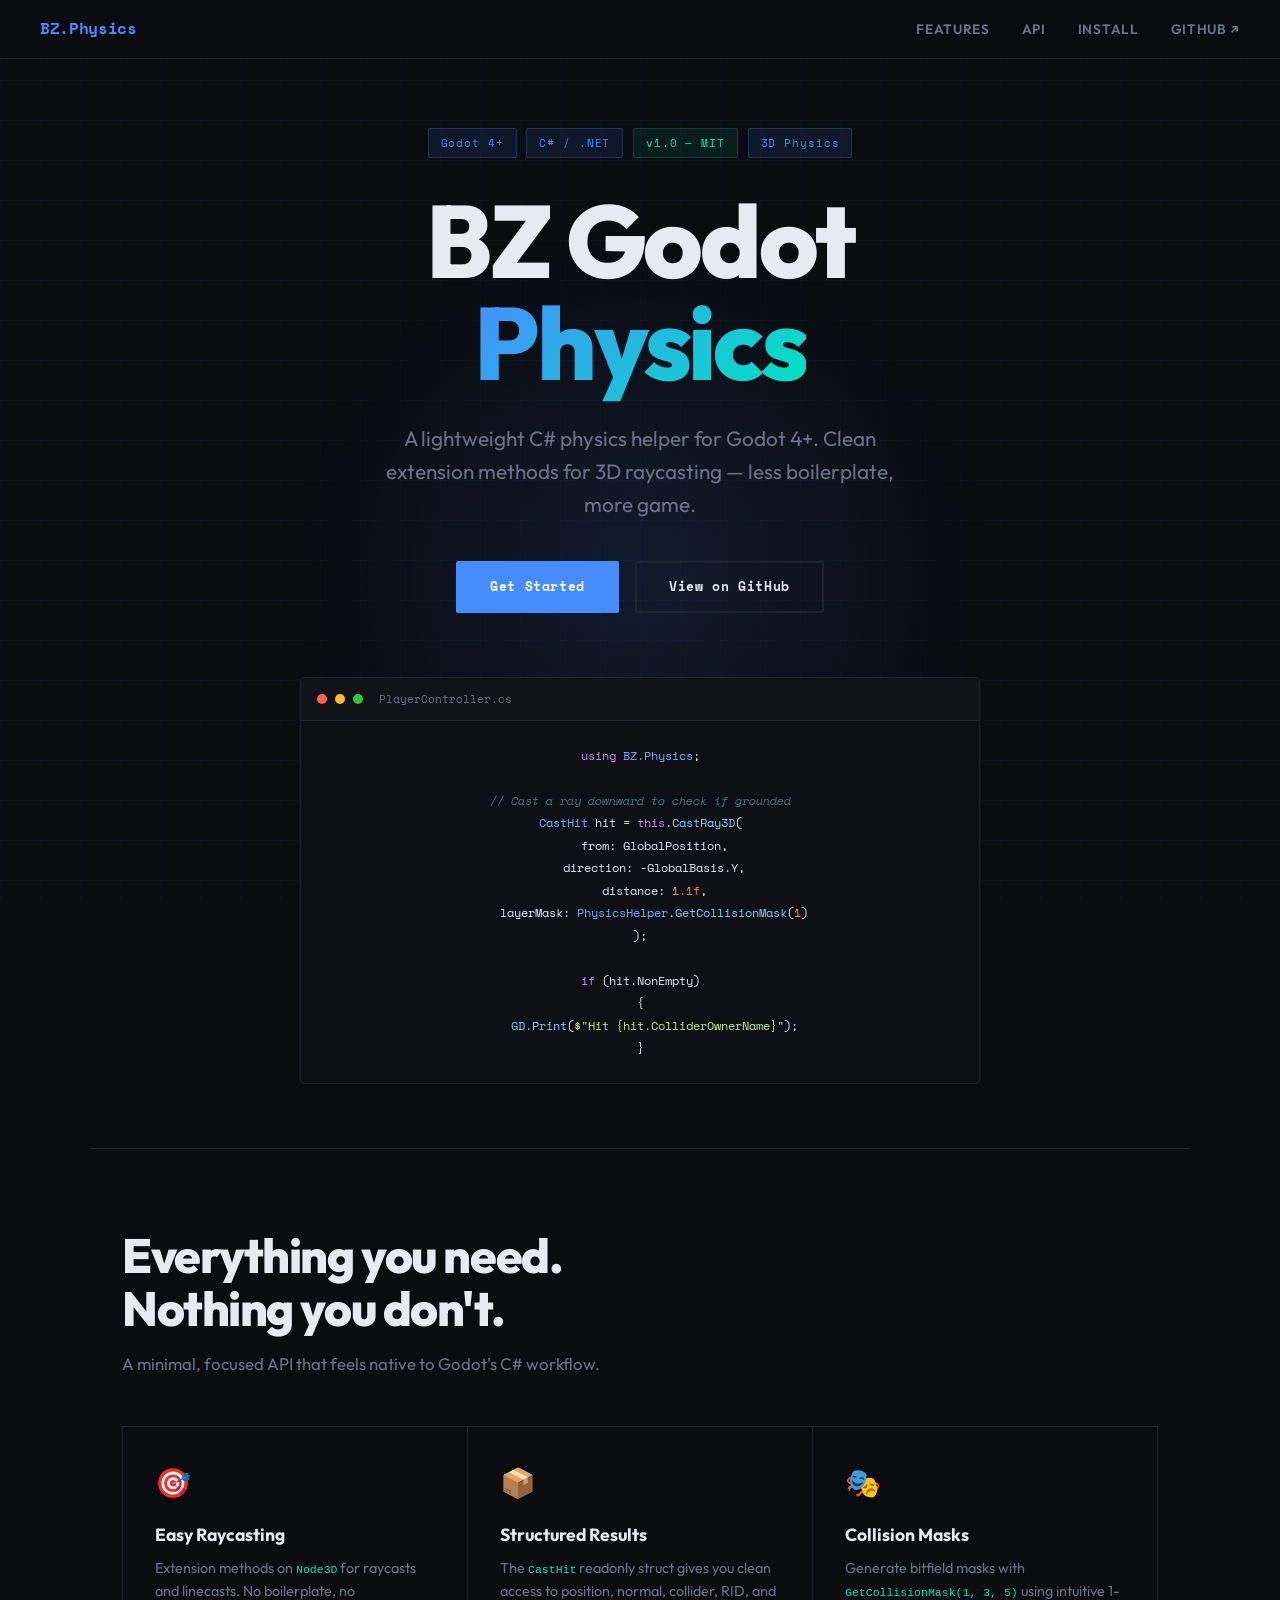
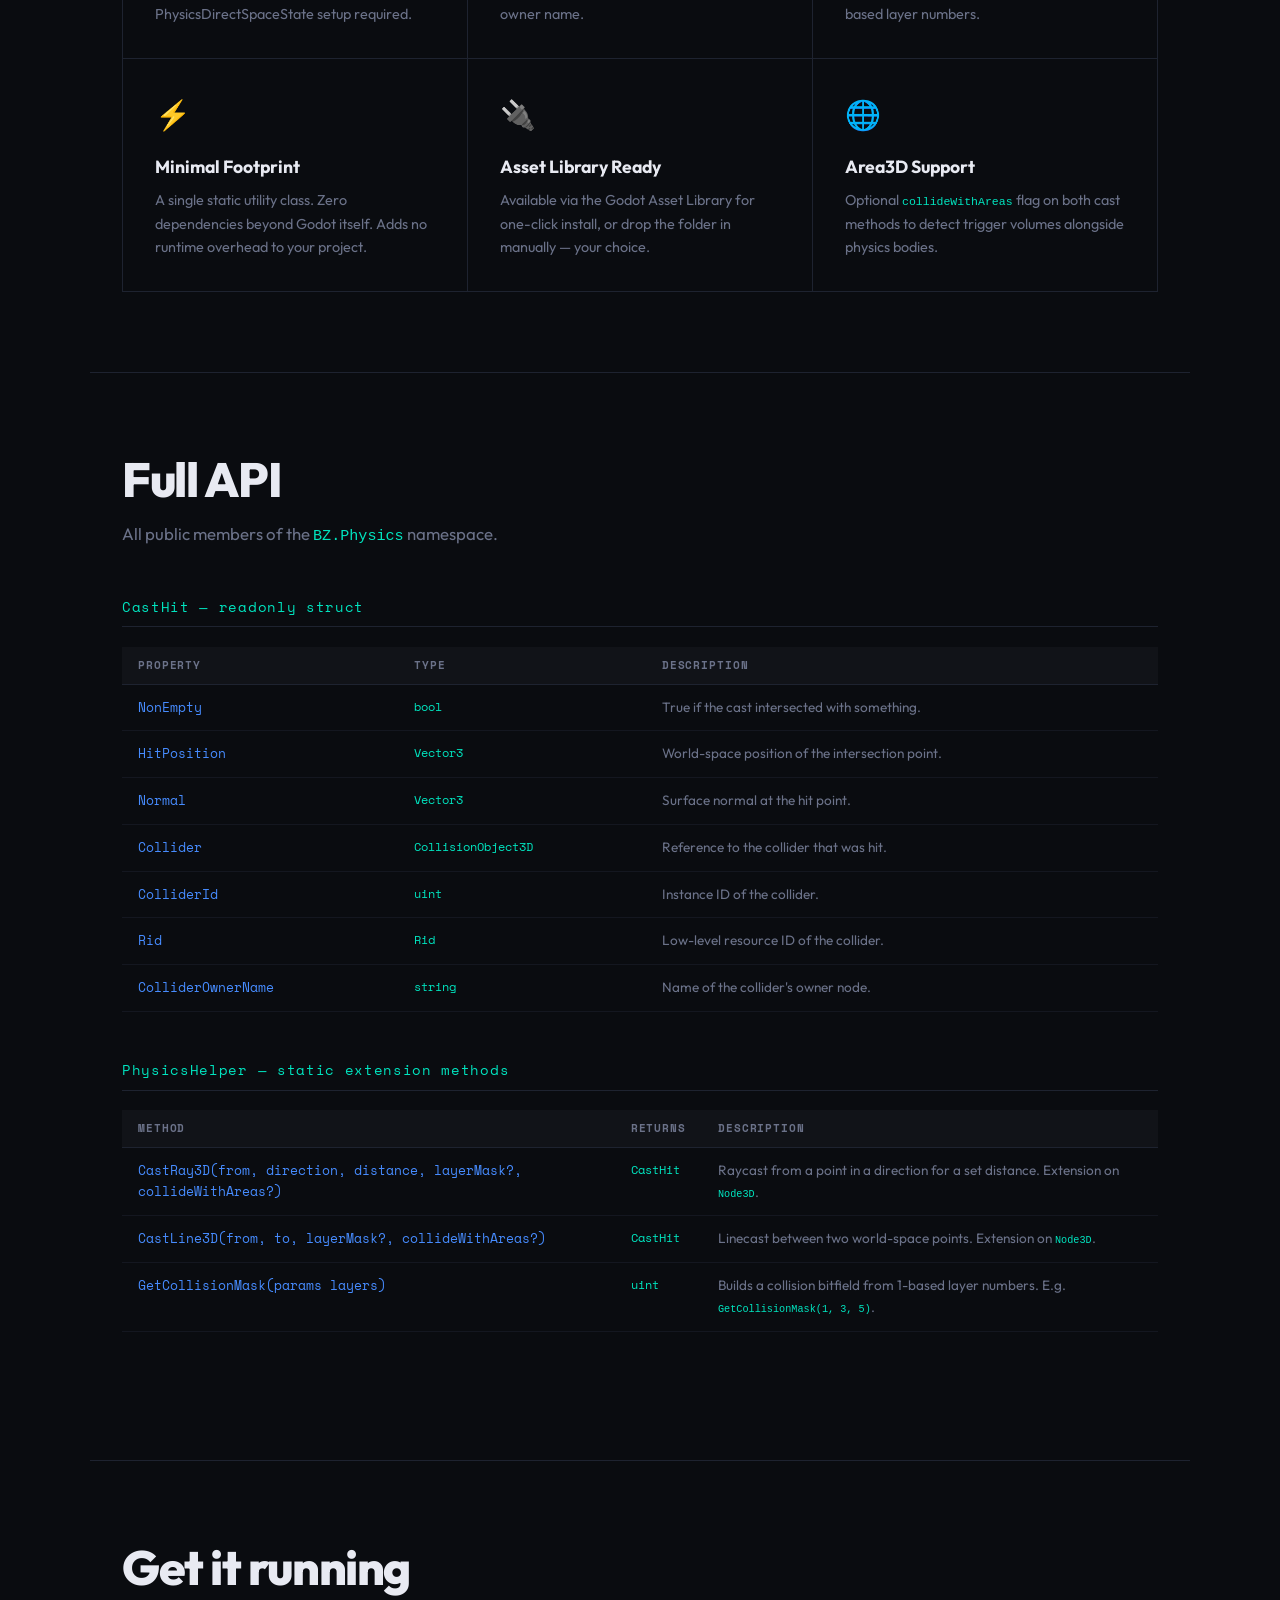
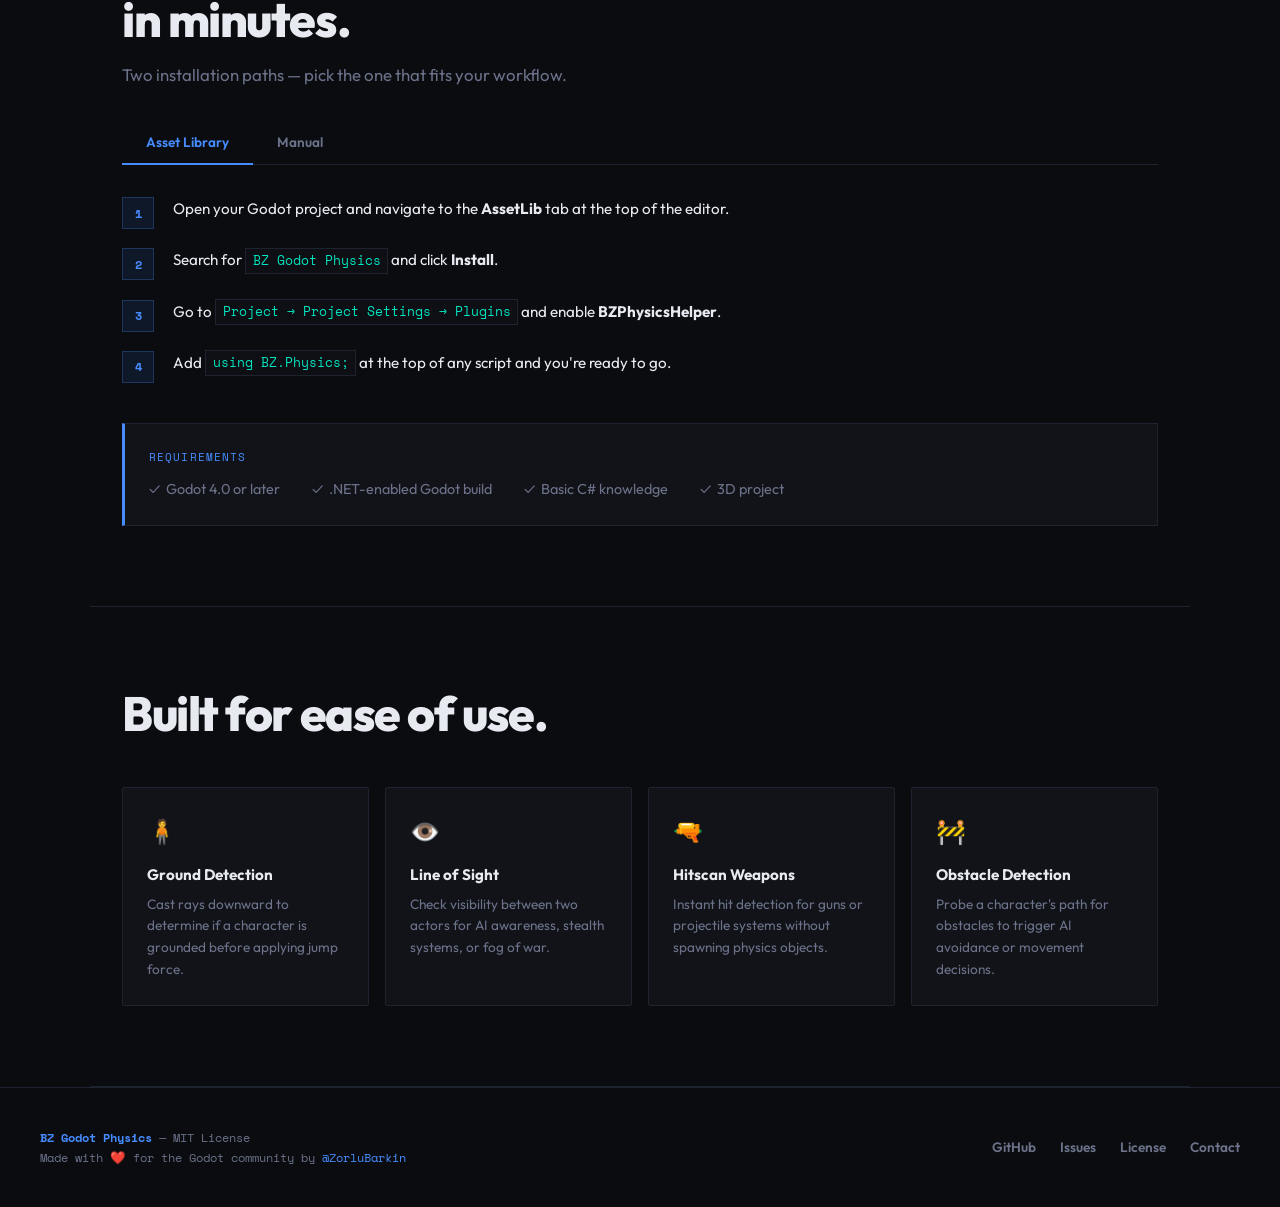
==== docs/index.html @ 25e7afbe "Move index.html to docs" ====
<!DOCTYPE html>
<html lang="en">
<head>
  <meta charset="UTF-8" />
  <meta name="viewport" content="width=device-width, initial-scale=1.0" />
  <title>BZ Godot Physics — C# Physics Helper for Godot 4+</title>
  <link href="https://fonts.googleapis.com/css2?family=Space+Mono:wght@400;700&family=Outfit:wght@400;600;700;800&display=swap" rel="stylesheet" />
  <link rel="stylesheet" href="style.css" />
</head>
<body>

<!-- NAV -->
<nav>
  <div class="nav-logo">BZ.Physics</div>
  <ul class="nav-links">
    <li><a href="#features">Features</a></li>
    <li><a href="#api">API</a></li>
    <li><a href="#install">Install</a></li>
    <li><a href="https://github.com/BZ-Interactive/BZ-Godot-Physics" target="_blank">GitHub ↗</a></li>
  </ul>
</nav>

<!-- HERO -->
<div class="hero">
  <div class="hero-glow"></div>

  <div class="badge-row">
    <span class="badge">Godot 4+</span>
    <span class="badge">C# / .NET</span>
    <span class="badge green">v1.0 — MIT</span>
    <span class="badge">3D Physics</span>
  </div>

  <h1>BZ Godot<br /><span>Physics</span></h1>
  <p class="hero-sub">A lightweight C# physics helper for Godot 4+. Clean extension methods for 3D raycasting — less boilerplate, more game.</p>

  <div class="hero-ctas">
    <a class="btn btn-primary" href="#install">Get Started</a>
    <a class="btn btn-outline" href="https://github.com/BZ-Interactive/BZ-Godot-Physics" target="_blank">View on GitHub</a>
  </div>

  <!-- Code preview -->
  <div class="code-preview">
    <div class="code-window">
      <div class="code-titlebar">
        <span class="dot dot-red"></span>
        <span class="dot dot-yellow"></span>
        <span class="dot dot-green"></span>
        <span class="code-filename">PlayerController.cs</span>
      </div>
      <div class="code-body">
        <span class="kw">using</span> <span class="type">BZ.Physics</span>;<br /><br />
        <span class="cm">// Cast a ray downward to check if grounded</span><br />
        <span class="type">CastHit</span> <span class="var">hit</span> = <span class="kw">this</span>.<span class="fn">CastRay3D</span>(<br />
        &nbsp;&nbsp;&nbsp;&nbsp;<span class="var">from:</span>&nbsp;<span class="var">GlobalPosition</span>,<br />
        &nbsp;&nbsp;&nbsp;&nbsp;<span class="var">direction:</span>&nbsp;-<span class="var">GlobalBasis.Y</span>,<br />
        &nbsp;&nbsp;&nbsp;&nbsp;<span class="var">distance:</span>&nbsp;<span class="num">1.1f</span>,<br />
        &nbsp;&nbsp;&nbsp;&nbsp;<span class="var">layerMask:</span>&nbsp;<span class="type">PhysicsHelper</span>.<span class="fn">GetCollisionMask</span>(<span class="num">1</span>)<br />
        );<br /><br />
        <span class="kw">if</span> (<span class="var">hit</span>.<span class="var">NonEmpty</span>)<br />
        {<br />
        &nbsp;&nbsp;&nbsp;&nbsp;<span class="fn">GD.Print</span>(<span class="str">$"Hit {hit.ColliderOwnerName}"</span>);<br />
        }
      </div>
    </div>
  </div>
</div>

<!-- FEATURES -->
<div class="divider"></div>
<section id="features">
  <div class="reveal">
    <!-- <p class="section-label">// features</p> -->
    <h2 class="section-title">Everything you need.<br />Nothing you don't.</h2>
    <p class="section-desc">A minimal, focused API that feels native to Godot's C# workflow.</p>
  </div>

  <div class="features-grid reveal">
    <div class="feature-card">
      <span class="feature-icon">🎯</span>
      <h3>Easy Raycasting</h3>
      <p>Extension methods on <code style="font-family:monospace;font-size:0.8em;color:var(--accent2)">Node3D</code> for raycasts and linecasts. No boilerplate, no PhysicsDirectSpaceState setup required.</p>
    </div>
    <div class="feature-card">
      <span class="feature-icon">📦</span>
      <h3>Structured Results</h3>
      <p>The <code style="font-family:monospace;font-size:0.8em;color:var(--accent2)">CastHit</code> readonly struct gives you clean access to position, normal, collider, RID, and owner name.</p>
    </div>
    <div class="feature-card">
      <span class="feature-icon">🎭</span>
      <h3>Collision Masks</h3>
      <p>Generate bitfield masks with <code style="font-family:monospace;font-size:0.8em;color:var(--accent2)">GetCollisionMask(1, 3, 5)</code> using intuitive 1-based layer numbers.</p>
    </div>
    <div class="feature-card">
      <span class="feature-icon">⚡</span>
      <h3>Minimal Footprint</h3>
      <p>A single static utility class. Zero dependencies beyond Godot itself. Adds no runtime overhead to your project.</p>
    </div>
    <div class="feature-card">
      <span class="feature-icon">🔌</span>
      <h3>Asset Library Ready</h3>
      <p>Available via the Godot Asset Library for one-click install, or drop the folder in manually — your choice.</p>
    </div>
    <div class="feature-card">
      <span class="feature-icon">🌐</span>
      <h3>Area3D Support</h3>
      <p>Optional <code style="font-family:monospace;font-size:0.8em;color:var(--accent2)">collideWithAreas</code> flag on both cast methods to detect trigger volumes alongside physics bodies.</p>
    </div>
  </div>
</section>

<!-- API REFERENCE -->
<div class="divider"></div>
<section id="api">
  <div class="reveal">
    <!-- <p class="section-label">// api reference</p> -->
    <h2 class="section-title">Full API</h2>
    <p class="section-desc">All public members of the <code style="font-family:monospace;font-size:0.9em;color:var(--accent2)">BZ.Physics</code> namespace.</p>
  </div>

  <div class="api-block reveal">
    <div class="api-group">
      <div class="api-group-title">CastHit — readonly struct</div>
      <table>
        <thead>
          <tr>
            <th>Property</th>
            <th>Type</th>
            <th>Description</th>
          </tr>
        </thead>
        <tbody>
          <tr>
            <td class="prop">NonEmpty</td>
            <td class="ttype">bool</td>
            <td class="desc">True if the cast intersected with something.</td>
          </tr>
          <tr>
            <td class="prop">HitPosition</td>
            <td class="ttype">Vector3</td>
            <td class="desc">World-space position of the intersection point.</td>
          </tr>
          <tr>
            <td class="prop">Normal</td>
            <td class="ttype">Vector3</td>
            <td class="desc">Surface normal at the hit point.</td>
          </tr>
          <tr>
            <td class="prop">Collider</td>
            <td class="ttype">CollisionObject3D</td>
            <td class="desc">Reference to the collider that was hit.</td>
          </tr>
          <tr>
            <td class="prop">ColliderId</td>
            <td class="ttype">uint</td>
            <td class="desc">Instance ID of the collider.</td>
          </tr>
          <tr>
            <td class="prop">Rid</td>
            <td class="ttype">Rid</td>
            <td class="desc">Low-level resource ID of the collider.</td>
          </tr>
          <tr>
            <td class="prop">ColliderOwnerName</td>
            <td class="ttype">string</td>
            <td class="desc">Name of the collider's owner node.</td>
          </tr>
        </tbody>
      </table>
    </div>

    <div class="api-group">
      <div class="api-group-title">PhysicsHelper — static extension methods</div>
      <table>
        <thead>
          <tr>
            <th>Method</th>
            <th>Returns</th>
            <th>Description</th>
          </tr>
        </thead>
        <tbody>
          <tr>
            <td class="prop">CastRay3D(from, direction, distance, layerMask?, collideWithAreas?)</td>
            <td class="ttype">CastHit</td>
            <td class="desc">Raycast from a point in a direction for a set distance. Extension on <code style="font-family:monospace;font-size:0.75em;color:var(--accent2)">Node3D</code>.</td>
          </tr>
          <tr>
            <td class="prop">CastLine3D(from, to, layerMask?, collideWithAreas?)</td>
            <td class="ttype">CastHit</td>
            <td class="desc">Linecast between two world-space points. Extension on <code style="font-family:monospace;font-size:0.75em;color:var(--accent2)">Node3D</code>.</td>
          </tr>
          <tr>
            <td class="prop">GetCollisionMask(params layers)</td>
            <td class="ttype">uint</td>
            <td class="desc">Builds a collision bitfield from 1-based layer numbers. E.g. <code style="font-family:monospace;font-size:0.75em;color:var(--accent2)">GetCollisionMask(1, 3, 5)</code>.</td>
          </tr>
        </tbody>
      </table>
    </div>
  </div>
</section>

<!-- INSTALL -->
<div class="divider"></div>
<section id="install">
  <div class="reveal">
    <!-- <p class="section-label">// installation</p> -->
    <h2 class="section-title">Get it running<br />in minutes.</h2>
    <p class="section-desc">Two installation paths — pick the one that fits your workflow.</p>
  </div>

  <div class="reveal" style="margin-top:2rem;">
    <div class="install-tabs">
      <button class="tab-btn active" onclick="switchTab(event, 'asset-lib')">Asset Library</button>
      <button class="tab-btn" onclick="switchTab(event, 'manual')">Manual</button>
    </div>

    <div id="asset-lib" class="tab-content active">
      <div class="install-steps">
        <div class="step">
          <div class="step-num">1</div>
          <div class="step-text">Open your Godot project and navigate to the <strong>AssetLib</strong> tab at the top of the editor.</div>
        </div>
        <div class="step">
          <div class="step-num">2</div>
          <div class="step-text">Search for <code>BZ Godot Physics</code> and click <strong>Install</strong>.</div>
        </div>
        <div class="step">
          <div class="step-num">3</div>
          <div class="step-text">Go to <code>Project → Project Settings → Plugins</code> and enable <strong>BZPhysicsHelper</strong>.</div>
        </div>
        <div class="step">
          <div class="step-num">4</div>
          <div class="step-text">Add <code>using BZ.Physics;</code> at the top of any script and you're ready to go.</div>
        </div>
      </div>
    </div>

    <div id="manual" class="tab-content">
      <div class="install-steps">
        <div class="step">
          <div class="step-num">1</div>
          <div class="step-text">Clone or download this repository from <a href="https://github.com/BZ-Interactive/BZ-Godot-Physics" style="color:var(--accent);text-decoration:none;">GitHub</a>.</div>
        </div>
        <div class="step">
          <div class="step-num">2</div>
          <div class="step-text">Copy the <code>addons/BZPhysicsHelper</code> folder into your project's <code>addons/</code> directory.</div>
        </div>
        <div class="step">
          <div class="step-num">3</div>
          <div class="step-text">Enable the plugin via <code>Project → Project Settings → Plugins</code>.</div>
        </div>
        <div class="step">
          <div class="step-num">4</div>
          <div class="step-text">Add <code>using BZ.Physics;</code> to your scripts and start casting.</div>
        </div>
      </div>
    </div>
  </div>

  <!-- Requirements box -->
  <div class="reveal" style="margin-top:2.5rem; padding:1.5rem; background:var(--surface); border:1px solid var(--border); border-left:3px solid var(--accent);">
    <p style="font-family:'Space Mono',monospace;font-size:0.7rem;color:var(--accent);letter-spacing:0.1em;text-transform:uppercase;margin-bottom:0.75rem;">Requirements</p>
    <div style="display:flex;gap:2rem;flex-wrap:wrap;">
      <span style="color:var(--muted);font-size:0.9rem;">✓ &nbsp;Godot 4.0 or later</span>
      <span style="color:var(--muted);font-size:0.9rem;">✓ &nbsp;.NET-enabled Godot build</span>
      <span style="color:var(--muted);font-size:0.9rem;">✓ &nbsp;Basic C# knowledge</span>
      <span style="color:var(--muted);font-size:0.9rem;">✓ &nbsp;3D project</span>
    </div>
  </div>
</section>

<!-- USE CASES -->
<div class="divider"></div>
<section>
  <div class="reveal">
    <!-- <p class="section-label">// use cases</p> -->
    <h2 class="section-title">Built for ease of use.</h2>
  </div>

  <div class="use-cases reveal">
    <div class="use-case">
      <div class="use-case-icon">🧍</div>
      <h4>Ground Detection</h4>
      <p>Cast rays downward to determine if a character is grounded before applying jump force.</p>
    </div>
    <div class="use-case">
      <div class="use-case-icon">👁️</div>
      <h4>Line of Sight</h4>
      <p>Check visibility between two actors for AI awareness, stealth systems, or fog of war.</p>
    </div>
    <div class="use-case">
      <div class="use-case-icon">🔫</div>
      <h4>Hitscan Weapons</h4>
      <p>Instant hit detection for guns or projectile systems without spawning physics objects.</p>
    </div>
    <div class="use-case">
      <div class="use-case-icon">🚧</div>
      <h4>Obstacle Detection</h4>
      <p>Probe a character's path for obstacles to trigger AI avoidance or movement decisions.</p>
    </div>
  </div>
</section>

<!-- FOOTER -->
<div class="divider"></div>
<footer>
  <div class="footer-left">
    <strong>BZ Godot Physics</strong> — MIT License<br />
    Made with ❤️ for the Godot community by <a href="https://github.com/ZorluBarkin" style="color:var(--accent);text-decoration:none;">@ZorluBarkin</a>
  </div>
  <div class="footer-links">
    <a href="https://github.com/BZ-Interactive/BZ-Godot-Physics" target="_blank">GitHub</a>
    <a href="https://github.com/BZ-Interactive/BZ-Godot-Physics/issues" target="_blank">Issues</a>
    <a href="https://github.com/BZ-Interactive/BZ-Godot-Physics/blob/main/LICENSE" target="_blank">License</a>
    <a href="mailto:barkin.zorlu.bz@gmail.com">Contact</a>
  </div>
</footer>

<script>
  // Tabs
  function switchTab(e, id) {
    document.querySelectorAll('.tab-btn').forEach(b => b.classList.remove('active'));
    document.querySelectorAll('.tab-content').forEach(c => c.classList.remove('active'));
    e.currentTarget.classList.add('active');
    document.getElementById(id).classList.add('active');
  }

  // Scroll reveal
  const observer = new IntersectionObserver((entries) => {
    entries.forEach(entry => {
      if (entry.isIntersecting) {
        entry.target.classList.add('visible');
      }
    });
  }, { threshold: 0.1 });

  document.querySelectorAll('.reveal').forEach(el => observer.observe(el));
</script>
</body>
</html>
---- docs/style.css ----
:root {
    --bg: #0a0c10;
    --surface: #111318;
    --border: #1e2330;
    --accent: #478CFF;
    --accent2: #00e5c0;
    --godot-blue: #478CFF;
    --text: #e8eaf2;
    --muted: #6b7289;
    --code-bg: #0d0f14;
}

*, *::before, *::after { box-sizing: border-box; margin: 0; padding: 0; }

html { scroll-behavior: smooth; }

body {
    background: var(--bg);
    color: var(--text);
    font-family: 'Outfit', sans-serif;
    line-height: 1.6;
    overflow-x: hidden;
}

/* GRID BACKGROUND */
body::before {
    content: '';
    position: fixed;
    inset: 0;
    background-image:
    linear-gradient(rgba(71,140,255,0.04) 1px, transparent 1px),
    linear-gradient(90deg, rgba(71,140,255,0.04) 1px, transparent 1px);
    background-size: 40px 40px;
    pointer-events: none;
    z-index: 0;
}

/* NAV */
nav {
    position: fixed;
    top: 0; left: 0; right: 0;
    z-index: 100;
    display: flex;
    align-items: center;
    justify-content: space-between;
    padding: 1rem 2.5rem;
    background: rgba(10,12,16,0.85);
    backdrop-filter: blur(12px);
    border-bottom: 1px solid var(--border);
}

.nav-logo {
    font-family: 'Space Mono', monospace;
    font-weight: 700;
    font-size: 1rem;
    color: var(--accent);
    letter-spacing: -0.02em;
}

.nav-links {
    display: flex;
    gap: 2rem;
    list-style: none;
}

.nav-links a {
    color: var(--muted);
    text-decoration: none;
    font-size: 0.85rem;
    font-weight: 600;
    letter-spacing: 0.05em;
    text-transform: uppercase;
    transition: color 0.2s;
}

.nav-links a:hover { color: var(--text); }

/* HERO */
.hero {
    position: relative;
    z-index: 1;
    min-height: 100vh;
    display: flex;
    flex-direction: column;
    align-items: center;
    justify-content: center;
    padding: 8rem 2rem 4rem;
    text-align: center;
    overflow: hidden;
}

.hero-glow {
    position: absolute;
    width: 700px;
    height: 700px;
    border-radius: 50%;
    background: radial-gradient(circle, rgba(71,140,255,0.12) 0%, transparent 70%);
    top: 50%;
    left: 50%;
    transform: translate(-50%, -50%);
    pointer-events: none;
}

.badge-row {
    display: flex;
    gap: 0.6rem;
    flex-wrap: wrap;
    justify-content: center;
    margin-bottom: 2rem;
    animation: fadeUp 0.6s ease both;
}

.badge {
    display: inline-flex;
    align-items: center;
    gap: 0.4rem;
    background: rgba(71,140,255,0.1);
    border: 1px solid rgba(71,140,255,0.25);
    color: var(--accent);
    font-family: 'Space Mono', monospace;
    font-size: 0.7rem;
    padding: 0.3rem 0.75rem;
    border-radius: 2px;
    letter-spacing: 0.08em;
}

.badge.green {
    background: rgba(0,229,192,0.08);
    border-color: rgba(0,229,192,0.2);
    color: var(--accent2);
}

.hero h1 {
    font-size: clamp(3rem, 8vw, 6.5rem);
    font-weight: 800;
    letter-spacing: -0.03em;
    line-height: 1;
    margin-bottom: 0.5rem;
    animation: fadeUp 0.6s 0.1s ease both;
}

.hero h1 span {
    background: linear-gradient(135deg, var(--accent) 0%, var(--accent2) 100%);
    -webkit-background-clip: text;
    -webkit-text-fill-color: transparent;
    background-clip: text;
}

.hero-sub {
    font-size: clamp(1rem, 2.5vw, 1.3rem);
    color: var(--muted);
    max-width: 560px;
    margin: 1.2rem auto 2.5rem;
    font-weight: 400;
    animation: fadeUp 0.6s 0.2s ease both;
}

.hero-ctas {
    display: flex;
    gap: 1rem;
    flex-wrap: wrap;
    justify-content: center;
    animation: fadeUp 0.6s 0.3s ease both;
}

.btn {
    display: inline-flex;
    align-items: center;
    gap: 0.5rem;
    padding: 0.85rem 2rem;
    border-radius: 2px;
    font-family: 'Space Mono', monospace;
    font-size: 0.8rem;
    font-weight: 700;
    text-decoration: none;
    letter-spacing: 0.05em;
    transition: all 0.2s;
    cursor: pointer;
}

.btn-primary {
    background: var(--accent);
    color: #fff;
    border: 2px solid var(--accent);
}

.btn-primary:hover {
    background: transparent;
    color: var(--accent);
}

.btn-outline {
    background: transparent;
    color: var(--text);
    border: 2px solid var(--border);
}

.btn-outline:hover {
    border-color: var(--accent);
    color: var(--accent);
}

/* CODE PREVIEW */
.code-preview {
    position: relative;
    z-index: 1;
    margin: 0 auto;
    max-width: 680px;
    width: 100%;
    margin-top: 4rem;
    animation: fadeUp 0.6s 0.4s ease both;
}

.code-window {
    background: var(--code-bg);
    border: 1px solid var(--border);
    border-radius: 4px;
    overflow: hidden;
}

.code-titlebar {
    display: flex;
    align-items: center;
    gap: 0.5rem;
    padding: 0.75rem 1rem;
    background: var(--surface);
    border-bottom: 1px solid var(--border);
}

.dot { width: 10px; height: 10px; border-radius: 50%; }
.dot-red { background: #ff5f57; }
.dot-yellow { background: #febc2e; }
.dot-green { background: #28c840; }

.code-filename {
    margin-left: 0.5rem;
    font-family: 'Space Mono', monospace;
    font-size: 0.7rem;
    color: var(--muted);
}

.code-body {
    padding: 1.5rem;
    font-family: 'Space Mono', monospace;
    font-size: 0.78rem;
    line-height: 1.8;
    overflow-x: auto;
}

.kw { color: #c792ea; }
.type { color: #82aaff; }
.fn { color: #82cfff; }
.str { color: #c3e88d; }
.cm { color: #546e7a; font-style: italic; }
.num { color: #f78c6c; }
.var { color: var(--text); }

/* SECTIONS */
section {
    position: relative;
    z-index: 1;
    max-width: 1100px;
    margin: 0 auto;
    padding: 5rem 2rem;
}

.section-label {
    font-family: 'Space Mono', monospace;
    font-size: 0.7rem;
    color: var(--accent);
    letter-spacing: 0.15em;
    text-transform: uppercase;
    margin-bottom: 0.75rem;
}

.section-title {
    font-size: clamp(2rem, 4vw, 3rem);
    font-weight: 800;
    letter-spacing: -0.03em;
    line-height: 1.1;
    margin-bottom: 1rem;
}

.section-desc {
    color: var(--muted);
    max-width: 540px;
    font-size: 1.05rem;
}

/* FEATURES GRID */
.features-grid {
    display: grid;
    grid-template-columns: repeat(auto-fit, minmax(280px, 1fr));
    gap: 1px;
    background: var(--border);
    border: 1px solid var(--border);
    margin-top: 3rem;
}

.feature-card {
    background: var(--bg);
    padding: 2rem;
    transition: background 0.2s;
}

.feature-card:hover { background: var(--surface); }

.feature-icon {
    font-size: 1.8rem;
    margin-bottom: 1rem;
    display: block;
}

.feature-card h3 {
    font-size: 1.1rem;
    font-weight: 700;
    margin-bottom: 0.5rem;
}

.feature-card p {
    color: var(--muted);
    font-size: 0.9rem;
    line-height: 1.6;
}

/* API TABLE */
.api-block {
    margin-top: 3rem;
}

.api-group {
    margin-bottom: 3rem;
}

.api-group-title {
    font-family: 'Space Mono', monospace;
    font-size: 0.85rem;
    color: var(--accent2);
    margin-bottom: 1.2rem;
    padding-bottom: 0.5rem;
    border-bottom: 1px solid var(--border);
    letter-spacing: 0.05em;
}

table {
    width: 100%;
    border-collapse: collapse;
    font-size: 0.88rem;
}

th {
    text-align: left;
    padding: 0.6rem 1rem;
    background: var(--surface);
    color: var(--muted);
    font-family: 'Space Mono', monospace;
    font-size: 0.7rem;
    letter-spacing: 0.08em;
    text-transform: uppercase;
    border-bottom: 1px solid var(--border);
}

td {
    padding: 0.75rem 1rem;
    border-bottom: 1px solid rgba(30,35,48,0.5);
    vertical-align: top;
}

tr:hover td { background: rgba(71,140,255,0.03); }

.prop { font-family: 'Space Mono', monospace; color: var(--accent); font-size: 0.82rem; }
.ttype { font-family: 'Space Mono', monospace; color: var(--accent2); font-size: 0.78rem; }
.desc { color: var(--muted); font-size: 0.85rem; }

/* INSTALL */
.install-tabs {
    display: flex;
    gap: 0;
    margin-top: 2rem;
    border-bottom: 1px solid var(--border);
}

.tab-btn {
    background: none;
    border: none;
    padding: 0.75rem 1.5rem;
    font-family: 'Outfit', sans-serif;
    font-size: 0.85rem;
    font-weight: 600;
    color: var(--muted);
    cursor: pointer;
    border-bottom: 2px solid transparent;
    margin-bottom: -1px;
    transition: all 0.2s;
}

.tab-btn.active {
    color: var(--accent);
    border-bottom-color: var(--accent);
}

.tab-content { display: none; }
.tab-content.active { display: block; }

.install-steps {
    margin-top: 2rem;
    display: flex;
    flex-direction: column;
    gap: 1.2rem;
}

.step {
    display: flex;
    gap: 1.2rem;
    align-items: flex-start;
}

.step-num {
    flex-shrink: 0;
    width: 32px;
    height: 32px;
    display: flex;
    align-items: center;
    justify-content: center;
    background: rgba(71,140,255,0.1);
    border: 1px solid rgba(71,140,255,0.25);
    color: var(--accent);
    font-family: 'Space Mono', monospace;
    font-size: 0.75rem;
    font-weight: 700;
}

.step-text { color: var(--text); font-size: 0.95rem; }
.step-text code {
    background: var(--code-bg);
    border: 1px solid var(--border);
    padding: 0.15rem 0.4rem;
    font-family: 'Space Mono', monospace;
    font-size: 0.8rem;
    color: var(--accent2);
}

/* USE CASES */
.use-cases {
    display: grid;
    grid-template-columns: repeat(auto-fit, minmax(220px, 1fr));
    gap: 1rem;
    margin-top: 3rem;
}

.use-case {
    background: var(--surface);
    border: 1px solid var(--border);
    padding: 1.5rem;
    border-radius: 2px;
    transition: border-color 0.2s, transform 0.2s;
}

.use-case:hover {
    border-color: rgba(71,140,255,0.3);
    transform: translateY(-2px);
}

.use-case-icon { font-size: 1.5rem; margin-bottom: 0.75rem; }
.use-case h4 { font-size: 0.95rem; font-weight: 700; margin-bottom: 0.4rem; }
.use-case p { color: var(--muted); font-size: 0.85rem; }

/* FOOTER */
footer {
    position: relative;
    z-index: 1;
    border-top: 1px solid var(--border);
    padding: 2.5rem 2.5rem;
    display: flex;
    align-items: center;
    justify-content: space-between;
    flex-wrap: wrap;
    gap: 1rem;
}

.footer-left {
    font-family: 'Space Mono', monospace;
    font-size: 0.78rem;
    color: var(--muted);
}

.footer-left strong { color: var(--accent); }

.footer-links {
    display: flex;
    gap: 1.5rem;
}

.footer-links a {
    color: var(--muted);
    text-decoration: none;
    font-size: 0.85rem;
    font-weight: 600;
    transition: color 0.2s;
}

.footer-links a:hover { color: var(--text); }

/* DIVIDER */
.divider {
    position: relative;
    z-index: 1;
    height: 1px;
    background: var(--border);
    max-width: 1100px;
    margin: 0 auto;
}

/* ANIMATIONS */
@keyframes fadeUp {
    from { opacity: 0; transform: translateY(24px); }
    to { opacity: 1; transform: translateY(0); }
}

.reveal {
    opacity: 0;
    transform: translateY(20px);
    transition: opacity 0.6s ease, transform 0.6s ease;
}

.reveal.visible {
    opacity: 1;
    transform: translateY(0);
}

/* SCROLLBAR */
::-webkit-scrollbar { width: 6px; height: 6px; }
::-webkit-scrollbar-track { background: var(--bg); }
::-webkit-scrollbar-thumb { background: var(--border); border-radius: 3px; }

@media (max-width: 640px) {
    nav { padding: 1rem 1.25rem; }
    .nav-links { gap: 1rem; }
    section { padding: 3.5rem 1.25rem; }
    footer { padding: 2rem 1.25rem; flex-direction: column; align-items: flex-start; }
}
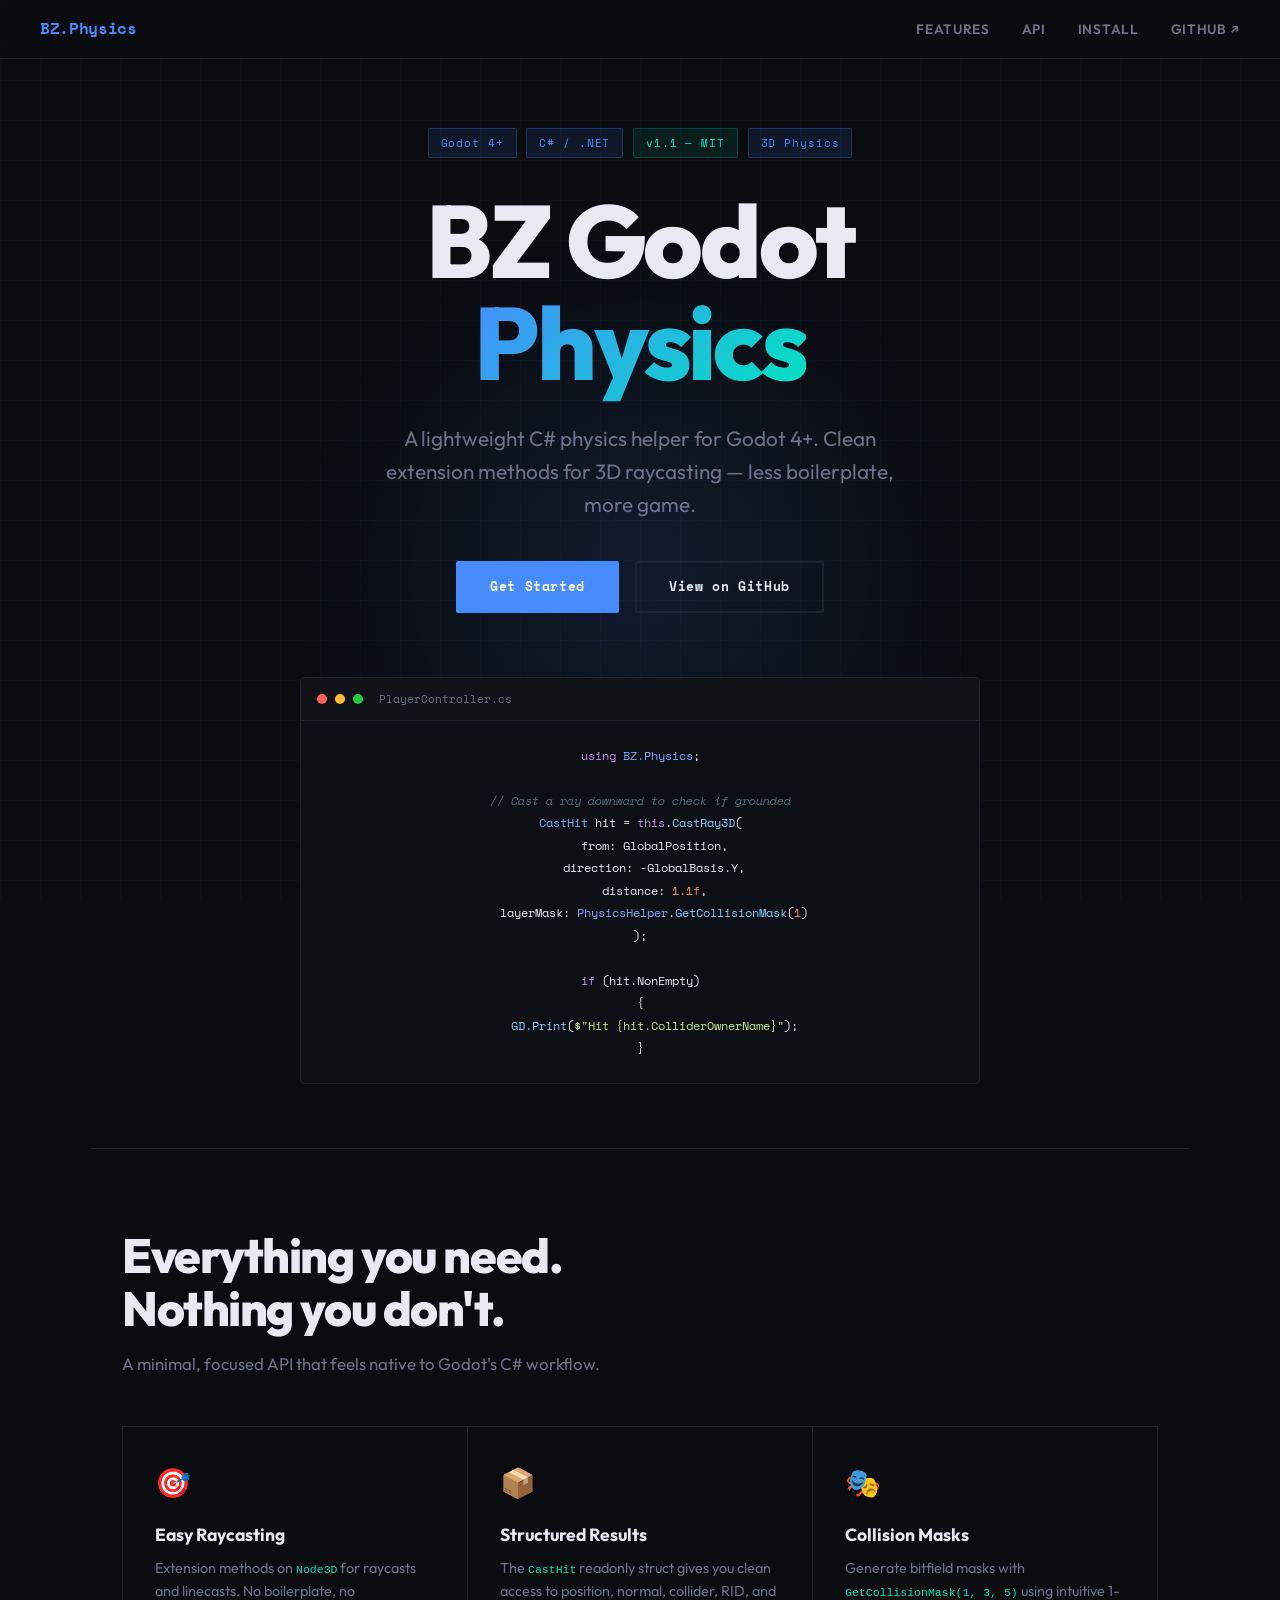
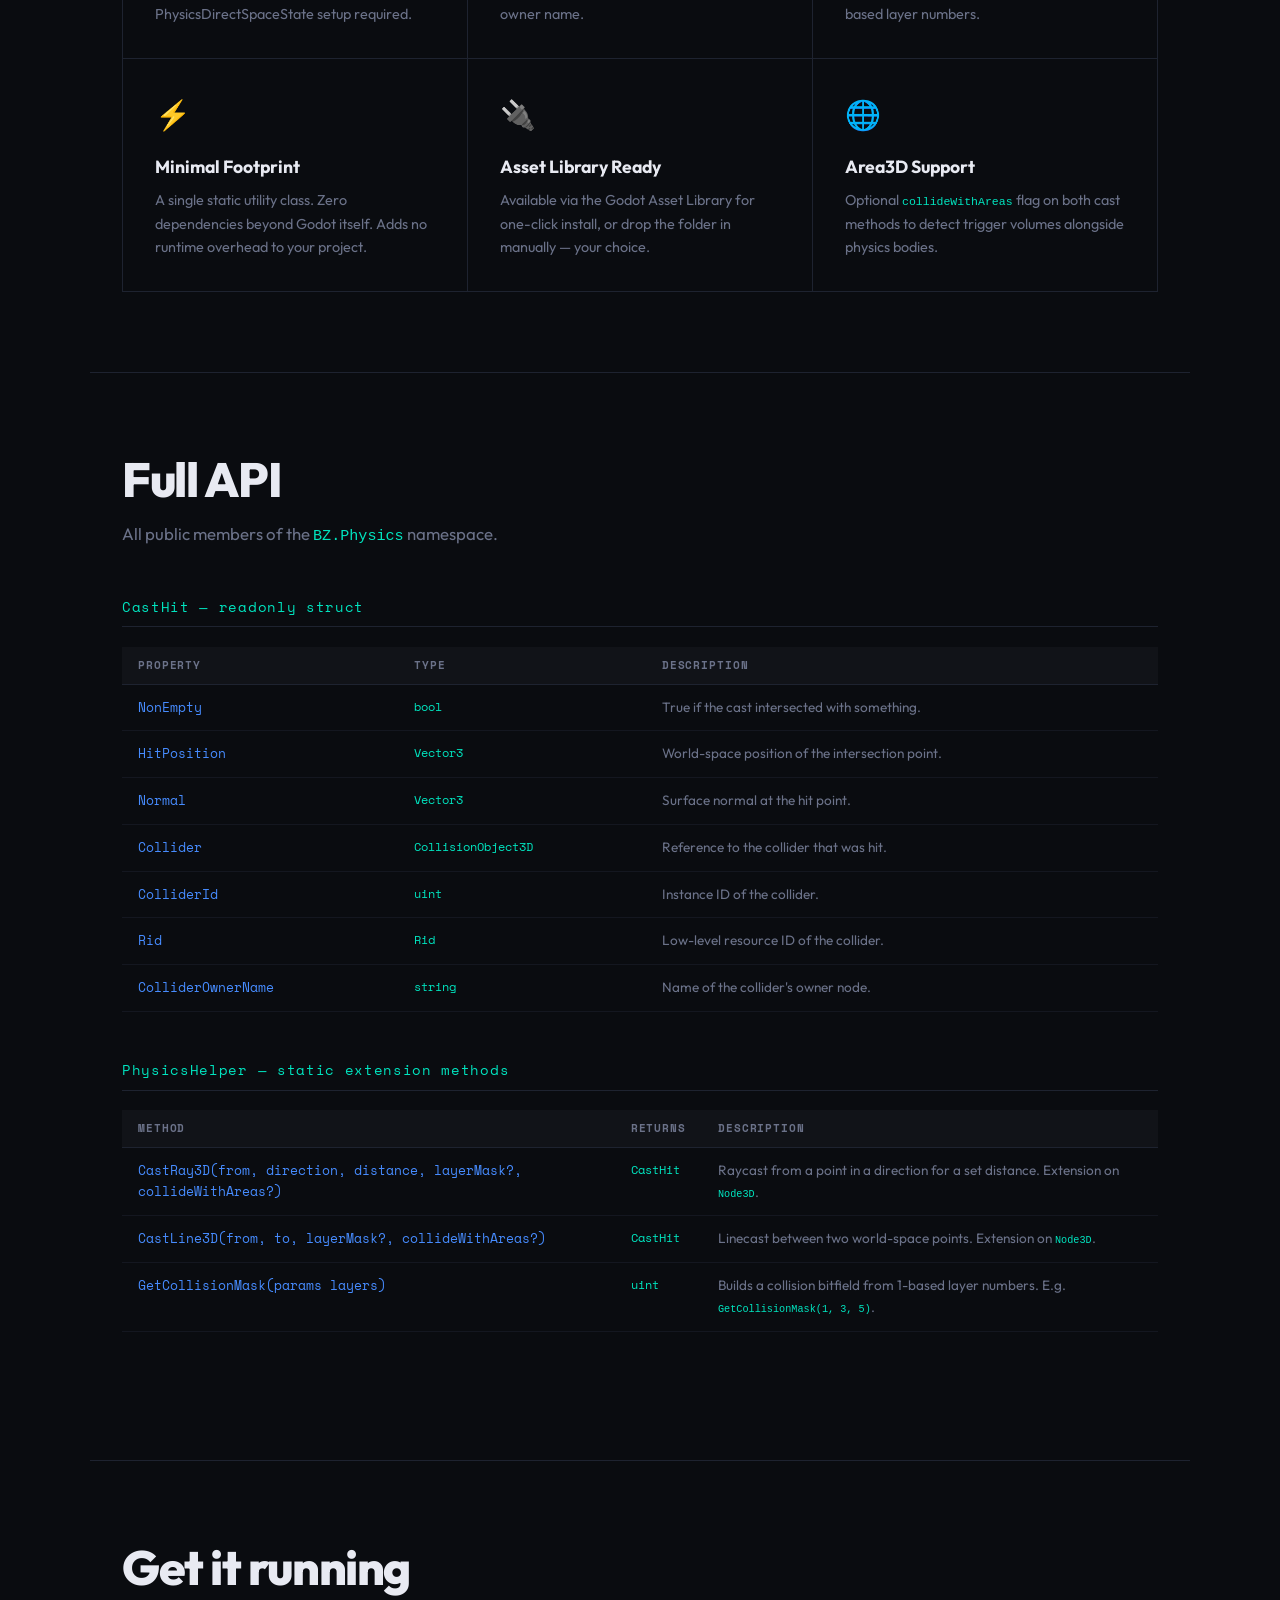
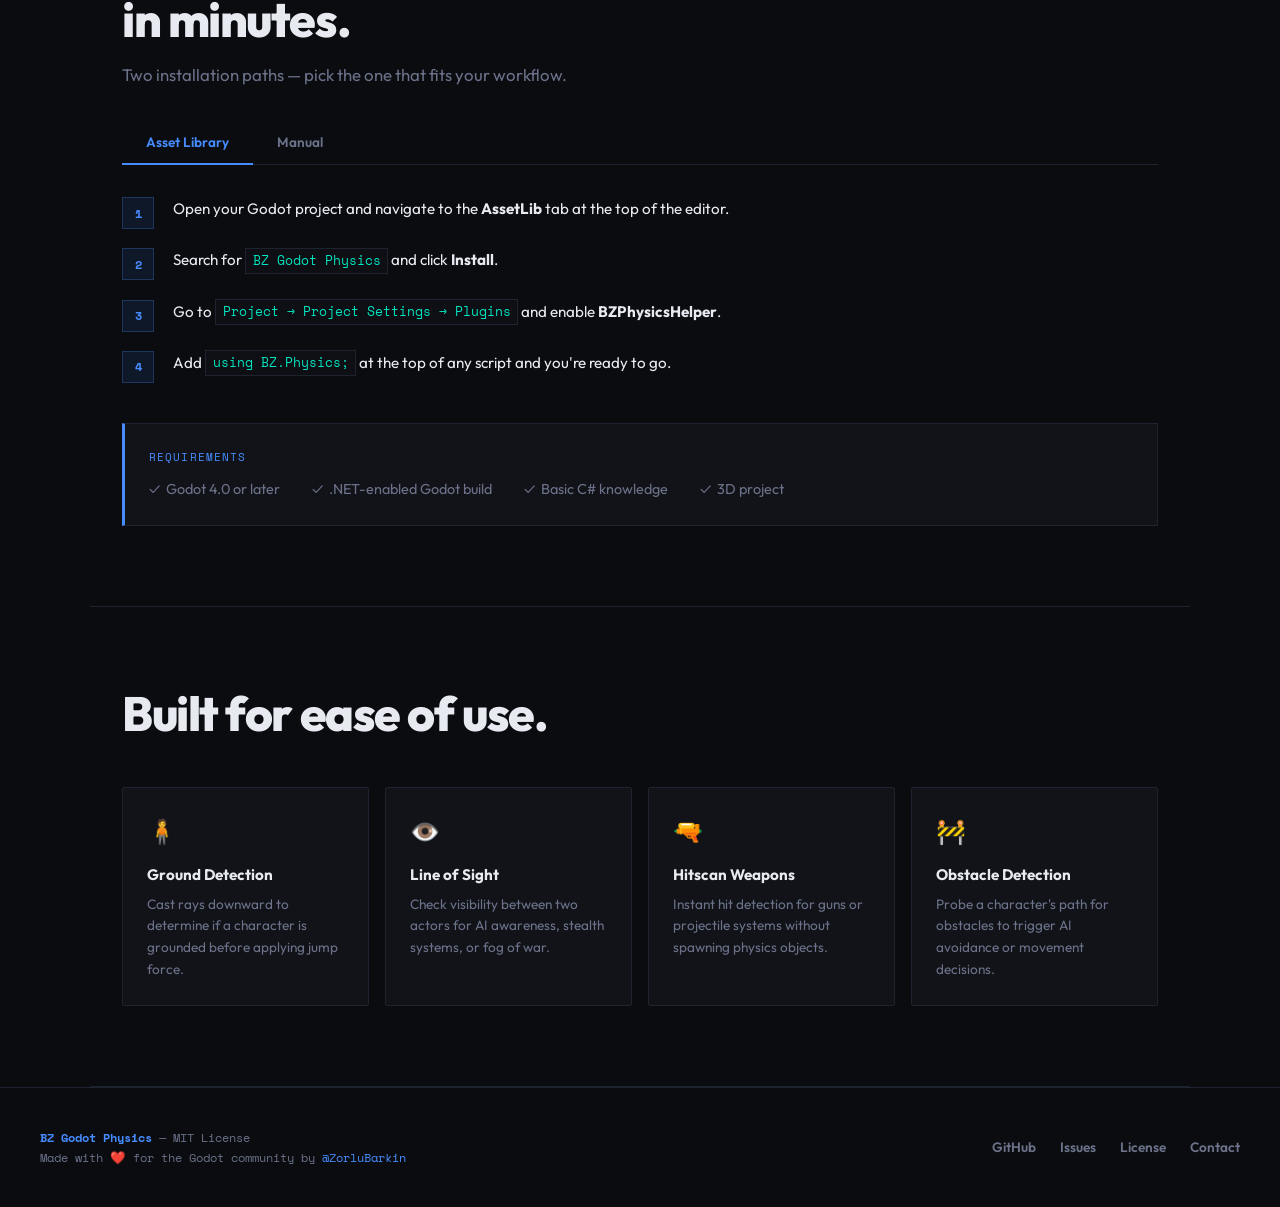
==== commit f1045c37: "Bump version" ====
--- a/docs/index.html
+++ b/docs/index.html
@@ -27,7 +27,7 @@
   <div class="badge-row">
     <span class="badge">Godot 4+</span>
     <span class="badge">C# / .NET</span>
-    <span class="badge green">v1.0 — MIT</span>
+    <span class="badge green">v1.1 — MIT</span>
     <span class="badge">3D Physics</span>
   </div>
 
